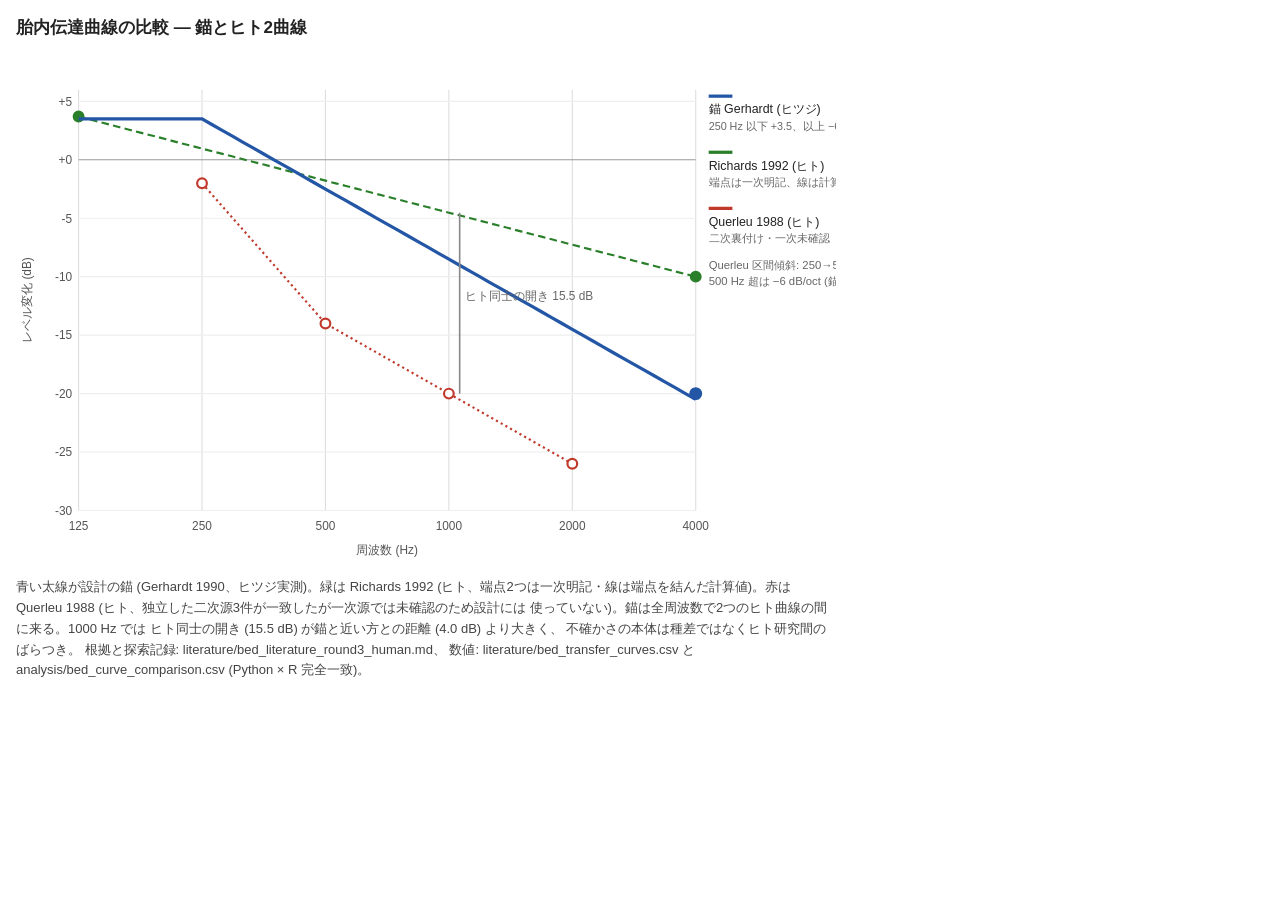
==== analysis/bed_curves.html @ aa03cdc2 "Add the transfer-curve comparison plot (single HTML, generated from bed_transfer_curves.csv): anchor" ====
<!DOCTYPE html>
<html lang="ja"><head><meta charset="utf-8">
<meta name="viewport" content="width=device-width, initial-scale=1">
<title>胎内伝達曲線の比較 (第3弾まで)</title>
<style>body{font-family:sans-serif;margin:16px;color:#222;max-width:820px}
svg{width:100%;height:auto}p{font-size:13px;line-height:1.6;color:#444}</style>
</head><body>
<h2 style="font-size:17px">胎内伝達曲線の比較 — 錨とヒト2曲線</h2>
<svg viewBox="0 0 760 470" xmlns="http://www.w3.org/2000/svg">
<line x1="58.0" y1="34" x2="58.0" y2="424" stroke="#ddd"/><text x="58.0" y="442" font-size="11" text-anchor="middle" fill="#555">125</text><line x1="172.4" y1="34" x2="172.4" y2="424" stroke="#ddd"/><text x="172.4" y="442" font-size="11" text-anchor="middle" fill="#555">250</text><line x1="286.8" y1="34" x2="286.8" y2="424" stroke="#ddd"/><text x="286.8" y="442" font-size="11" text-anchor="middle" fill="#555">500</text><line x1="401.2" y1="34" x2="401.2" y2="424" stroke="#ddd"/><text x="401.2" y="442" font-size="11" text-anchor="middle" fill="#555">1000</text><line x1="515.6" y1="34" x2="515.6" y2="424" stroke="#ddd"/><text x="515.6" y="442" font-size="11" text-anchor="middle" fill="#555">2000</text><line x1="630.0" y1="34" x2="630.0" y2="424" stroke="#ddd"/><text x="630.0" y="442" font-size="11" text-anchor="middle" fill="#555">4000</text><line x1="58" y1="44.8" x2="630" y2="44.8" stroke="#eee"/><text x="52" y="48.8" font-size="11" text-anchor="end" fill="#555">+5</text><line x1="58" y1="99.0" x2="630" y2="99.0" stroke="#999"/><text x="52" y="103.0" font-size="11" text-anchor="end" fill="#555">+0</text><line x1="58" y1="153.2" x2="630" y2="153.2" stroke="#eee"/><text x="52" y="157.2" font-size="11" text-anchor="end" fill="#555">-5</text><line x1="58" y1="207.3" x2="630" y2="207.3" stroke="#eee"/><text x="52" y="211.3" font-size="11" text-anchor="end" fill="#555">-10</text><line x1="58" y1="261.5" x2="630" y2="261.5" stroke="#eee"/><text x="52" y="265.5" font-size="11" text-anchor="end" fill="#555">-15</text><line x1="58" y1="315.7" x2="630" y2="315.7" stroke="#eee"/><text x="52" y="319.7" font-size="11" text-anchor="end" fill="#555">-20</text><line x1="58" y1="369.8" x2="630" y2="369.8" stroke="#eee"/><text x="52" y="373.8" font-size="11" text-anchor="end" fill="#555">-25</text><line x1="58" y1="424.0" x2="630" y2="424.0" stroke="#eee"/><text x="52" y="428.0" font-size="11" text-anchor="end" fill="#555">-30</text><text x="344.0" y="464" font-size="11" text-anchor="middle" fill="#555">周波数 (Hz)</text><text x="14" y="229.0" font-size="11" text-anchor="middle" fill="#555" transform="rotate(-90 14 229.0)">レベル変化 (dB)</text><polyline points="58.0,58.9 67.5,61.4 77.1,63.9 86.6,66.3 96.1,68.8 105.7,71.3 115.2,73.8 124.7,76.2 134.3,78.7 143.8,81.2 153.3,83.7 162.9,86.1 172.4,88.6 181.9,91.1 191.5,93.5 201.0,96.0 210.5,98.5 220.1,101.0 229.6,103.4 239.1,105.9 248.7,108.4 258.2,110.9 267.7,113.3 277.3,115.8 286.8,118.3 296.3,120.8 305.9,123.2 315.4,125.7 324.9,128.2 334.5,130.7 344.0,133.1 353.5,135.6 363.1,138.1 372.6,140.5 382.1,143.0 391.7,145.5 401.2,148.0 410.7,150.4 420.3,152.9 429.8,155.4 439.3,157.9 448.9,160.3 458.4,162.8 467.9,165.3 477.5,167.8 487.0,170.2 496.5,172.7 506.1,175.2 515.6,177.7 525.1,180.1 534.7,182.6 544.2,185.1 553.7,187.5 563.3,190.0 572.8,192.5 582.3,195.0 591.9,197.4 601.4,199.9 610.9,202.4 620.5,204.9 630.0,207.3" fill="none" stroke="#2a7f2a" stroke-width="2" stroke-dasharray="7 4"/><circle cx="58.0" cy="58.9" r="4.5" fill="#2a7f2a" stroke="#2a7f2a" stroke-width="2"/><circle cx="630.0" cy="207.3" r="4.5" fill="#2a7f2a" stroke="#2a7f2a" stroke-width="2"/><polyline points="172.4,120.7 286.8,250.7 401.2,315.7 515.6,380.7" fill="none" stroke="#c0392b" stroke-width="2" stroke-dasharray="2 3"/><circle cx="172.4" cy="120.7" r="4.5" fill="white" stroke="#c0392b" stroke-width="2"/><circle cx="286.8" cy="250.7" r="4.5" fill="white" stroke="#c0392b" stroke-width="2"/><circle cx="401.2" cy="315.7" r="4.5" fill="white" stroke="#c0392b" stroke-width="2"/><circle cx="515.6" cy="380.7" r="4.5" fill="white" stroke="#c0392b" stroke-width="2"/><polyline points="58.0,61.1 67.5,61.1 77.1,61.1 86.6,61.1 96.1,61.1 105.7,61.1 115.2,61.1 124.7,61.1 134.3,61.1 143.8,61.1 153.3,61.1 162.9,61.1 172.4,61.1 181.9,66.5 191.5,71.9 201.0,77.3 210.5,82.8 220.1,88.2 229.6,93.6 239.1,99.0 248.7,104.4 258.2,109.8 267.7,115.2 277.3,120.7 286.8,126.1 296.3,131.5 305.9,136.9 315.4,142.3 324.9,147.8 334.5,153.2 344.0,158.6 353.5,164.0 363.1,169.4 372.6,174.8 382.1,180.2 391.7,185.7 401.2,191.1 410.7,196.5 420.3,201.9 429.8,207.3 439.3,212.8 448.9,218.2 458.4,223.6 467.9,229.0 477.5,234.4 487.0,239.8 496.5,245.2 506.1,250.7 515.6,256.1 525.1,261.5 534.7,266.9 544.2,272.3 553.7,277.8 563.3,283.2 572.8,288.6 582.3,294.0 591.9,299.4 601.4,304.8 610.9,310.2 620.5,315.7 630.0,321.1" fill="none" stroke="#2456a6" stroke-width="3"/><circle cx="630.0" cy="315.7" r="5" fill="#2456a6" stroke="#2456a6" stroke-width="2"/><line x1="411.2" y1="148.0" x2="411.2" y2="315.7" stroke="#888" stroke-width="1.5"/><text x="416.2" y="229.0" font-size="11" fill="#666">ヒト同士の開き 15.5 dB</text><line x1="642" y1="40" x2="664" y2="40" stroke="#2456a6" stroke-width="3"/><text x="642" y="56" font-size="11.5" fill="#222">錨 Gerhardt (ヒツジ)</text><text x="642" y="71" font-size="10" fill="#666">250 Hz 以下 +3.5、以上 −6 dB/oct</text><line x1="642" y1="92" x2="664" y2="92" stroke="#2a7f2a" stroke-width="3"/><text x="642" y="108" font-size="11.5" fill="#222">Richards 1992 (ヒト)</text><text x="642" y="123" font-size="10" fill="#666">端点は一次明記、線は計算</text><line x1="642" y1="144" x2="664" y2="144" stroke="#c0392b" stroke-width="3"/><text x="642" y="160" font-size="11.5" fill="#222">Querleu 1988 (ヒト)</text><text x="642" y="175" font-size="10" fill="#666">二次裏付け・一次未確認</text><text x="642" y="200" font-size="10.5" fill="#666">Querleu 区間傾斜: 250→500 は −12、</text><text x="642" y="215" font-size="10.5" fill="#666">500 Hz 超は −6 dB/oct (錨と同じ)</text>
</svg>
<p>青い太線が設計の錨 (Gerhardt 1990、ヒツジ実測)。緑は Richards 1992
(ヒト、端点2つは一次明記・線は端点を結んだ計算値)。赤は Querleu 1988
(ヒト、独立した二次源3件が一致したが一次源では未確認のため設計には
使っていない)。錨は全周波数で2つのヒト曲線の間に来る。1000 Hz では
ヒト同士の開き (15.5 dB) が錨と近い方との距離 (4.0 dB) より大きく、
不確かさの本体は種差ではなくヒト研究間のばらつき。
根拠と探索記録: literature/bed_literature_round3_human.md、
数値: literature/bed_transfer_curves.csv と
analysis/bed_curve_comparison.csv (Python × R 完全一致)。</p>
</body></html>
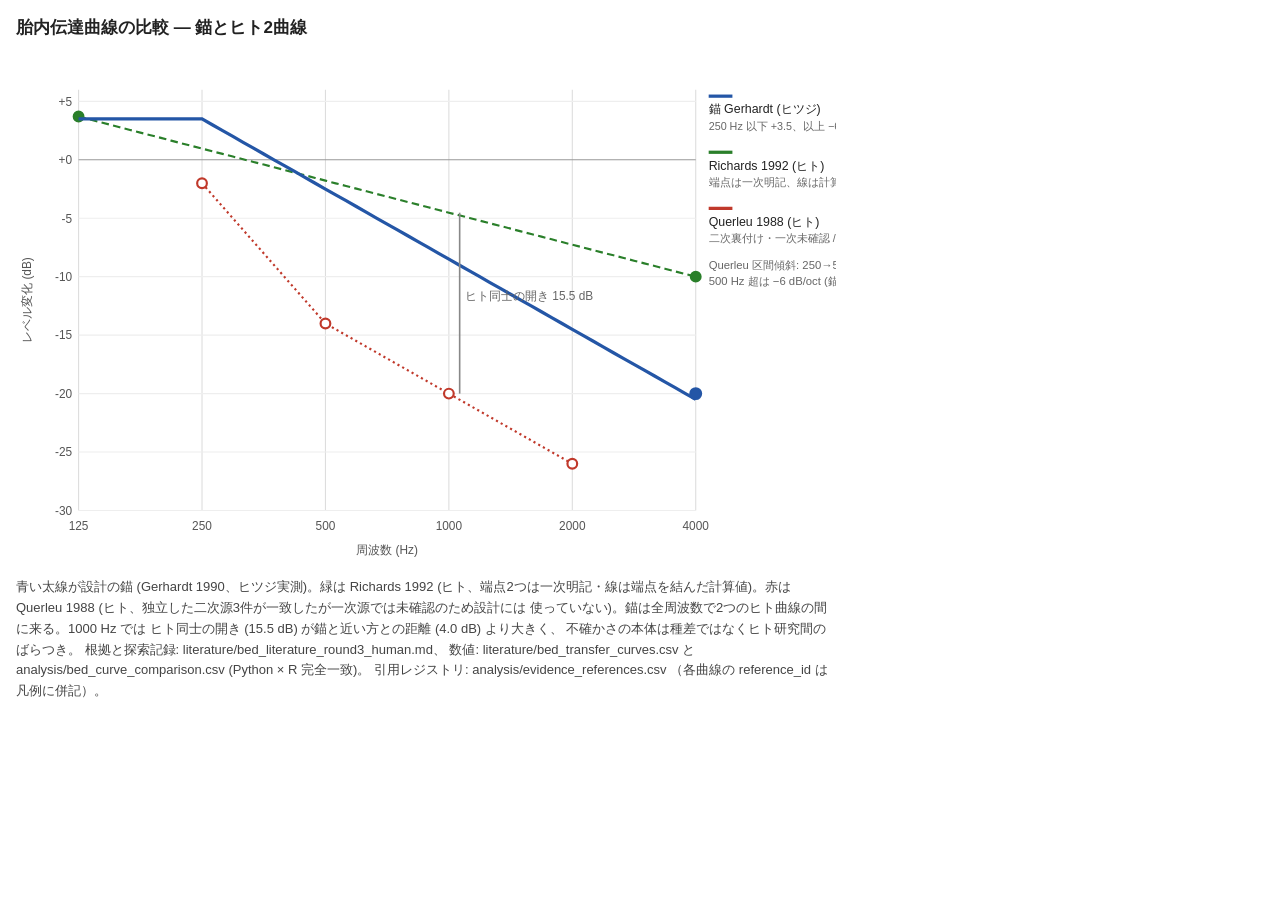
==== commit 003f89bc: "Act on the external audit (Issues #1-#13): preset persistence rollback, play/startMusic idempotency " ====
--- a/analysis/bed_curves.html
+++ b/analysis/bed_curves.html
@@ -7,7 +7,7 @@
 </head><body>
 <h2 style="font-size:17px">胎内伝達曲線の比較 — 錨とヒト2曲線</h2>
 <svg viewBox="0 0 760 470" xmlns="http://www.w3.org/2000/svg">
-<line x1="58.0" y1="34" x2="58.0" y2="424" stroke="#ddd"/><text x="58.0" y="442" font-size="11" text-anchor="middle" fill="#555">125</text><line x1="172.4" y1="34" x2="172.4" y2="424" stroke="#ddd"/><text x="172.4" y="442" font-size="11" text-anchor="middle" fill="#555">250</text><line x1="286.8" y1="34" x2="286.8" y2="424" stroke="#ddd"/><text x="286.8" y="442" font-size="11" text-anchor="middle" fill="#555">500</text><line x1="401.2" y1="34" x2="401.2" y2="424" stroke="#ddd"/><text x="401.2" y="442" font-size="11" text-anchor="middle" fill="#555">1000</text><line x1="515.6" y1="34" x2="515.6" y2="424" stroke="#ddd"/><text x="515.6" y="442" font-size="11" text-anchor="middle" fill="#555">2000</text><line x1="630.0" y1="34" x2="630.0" y2="424" stroke="#ddd"/><text x="630.0" y="442" font-size="11" text-anchor="middle" fill="#555">4000</text><line x1="58" y1="44.8" x2="630" y2="44.8" stroke="#eee"/><text x="52" y="48.8" font-size="11" text-anchor="end" fill="#555">+5</text><line x1="58" y1="99.0" x2="630" y2="99.0" stroke="#999"/><text x="52" y="103.0" font-size="11" text-anchor="end" fill="#555">+0</text><line x1="58" y1="153.2" x2="630" y2="153.2" stroke="#eee"/><text x="52" y="157.2" font-size="11" text-anchor="end" fill="#555">-5</text><line x1="58" y1="207.3" x2="630" y2="207.3" stroke="#eee"/><text x="52" y="211.3" font-size="11" text-anchor="end" fill="#555">-10</text><line x1="58" y1="261.5" x2="630" y2="261.5" stroke="#eee"/><text x="52" y="265.5" font-size="11" text-anchor="end" fill="#555">-15</text><line x1="58" y1="315.7" x2="630" y2="315.7" stroke="#eee"/><text x="52" y="319.7" font-size="11" text-anchor="end" fill="#555">-20</text><line x1="58" y1="369.8" x2="630" y2="369.8" stroke="#eee"/><text x="52" y="373.8" font-size="11" text-anchor="end" fill="#555">-25</text><line x1="58" y1="424.0" x2="630" y2="424.0" stroke="#eee"/><text x="52" y="428.0" font-size="11" text-anchor="end" fill="#555">-30</text><text x="344.0" y="464" font-size="11" text-anchor="middle" fill="#555">周波数 (Hz)</text><text x="14" y="229.0" font-size="11" text-anchor="middle" fill="#555" transform="rotate(-90 14 229.0)">レベル変化 (dB)</text><polyline points="58.0,58.9 67.5,61.4 77.1,63.9 86.6,66.3 96.1,68.8 105.7,71.3 115.2,73.8 124.7,76.2 134.3,78.7 143.8,81.2 153.3,83.7 162.9,86.1 172.4,88.6 181.9,91.1 191.5,93.5 201.0,96.0 210.5,98.5 220.1,101.0 229.6,103.4 239.1,105.9 248.7,108.4 258.2,110.9 267.7,113.3 277.3,115.8 286.8,118.3 296.3,120.8 305.9,123.2 315.4,125.7 324.9,128.2 334.5,130.7 344.0,133.1 353.5,135.6 363.1,138.1 372.6,140.5 382.1,143.0 391.7,145.5 401.2,148.0 410.7,150.4 420.3,152.9 429.8,155.4 439.3,157.9 448.9,160.3 458.4,162.8 467.9,165.3 477.5,167.8 487.0,170.2 496.5,172.7 506.1,175.2 515.6,177.7 525.1,180.1 534.7,182.6 544.2,185.1 553.7,187.5 563.3,190.0 572.8,192.5 582.3,195.0 591.9,197.4 601.4,199.9 610.9,202.4 620.5,204.9 630.0,207.3" fill="none" stroke="#2a7f2a" stroke-width="2" stroke-dasharray="7 4"/><circle cx="58.0" cy="58.9" r="4.5" fill="#2a7f2a" stroke="#2a7f2a" stroke-width="2"/><circle cx="630.0" cy="207.3" r="4.5" fill="#2a7f2a" stroke="#2a7f2a" stroke-width="2"/><polyline points="172.4,120.7 286.8,250.7 401.2,315.7 515.6,380.7" fill="none" stroke="#c0392b" stroke-width="2" stroke-dasharray="2 3"/><circle cx="172.4" cy="120.7" r="4.5" fill="white" stroke="#c0392b" stroke-width="2"/><circle cx="286.8" cy="250.7" r="4.5" fill="white" stroke="#c0392b" stroke-width="2"/><circle cx="401.2" cy="315.7" r="4.5" fill="white" stroke="#c0392b" stroke-width="2"/><circle cx="515.6" cy="380.7" r="4.5" fill="white" stroke="#c0392b" stroke-width="2"/><polyline points="58.0,61.1 67.5,61.1 77.1,61.1 86.6,61.1 96.1,61.1 105.7,61.1 115.2,61.1 124.7,61.1 134.3,61.1 143.8,61.1 153.3,61.1 162.9,61.1 172.4,61.1 181.9,66.5 191.5,71.9 201.0,77.3 210.5,82.8 220.1,88.2 229.6,93.6 239.1,99.0 248.7,104.4 258.2,109.8 267.7,115.2 277.3,120.7 286.8,126.1 296.3,131.5 305.9,136.9 315.4,142.3 324.9,147.8 334.5,153.2 344.0,158.6 353.5,164.0 363.1,169.4 372.6,174.8 382.1,180.2 391.7,185.7 401.2,191.1 410.7,196.5 420.3,201.9 429.8,207.3 439.3,212.8 448.9,218.2 458.4,223.6 467.9,229.0 477.5,234.4 487.0,239.8 496.5,245.2 506.1,250.7 515.6,256.1 525.1,261.5 534.7,266.9 544.2,272.3 553.7,277.8 563.3,283.2 572.8,288.6 582.3,294.0 591.9,299.4 601.4,304.8 610.9,310.2 620.5,315.7 630.0,321.1" fill="none" stroke="#2456a6" stroke-width="3"/><circle cx="630.0" cy="315.7" r="5" fill="#2456a6" stroke="#2456a6" stroke-width="2"/><line x1="411.2" y1="148.0" x2="411.2" y2="315.7" stroke="#888" stroke-width="1.5"/><text x="416.2" y="229.0" font-size="11" fill="#666">ヒト同士の開き 15.5 dB</text><line x1="642" y1="40" x2="664" y2="40" stroke="#2456a6" stroke-width="3"/><text x="642" y="56" font-size="11.5" fill="#222">錨 Gerhardt (ヒツジ)</text><text x="642" y="71" font-size="10" fill="#666">250 Hz 以下 +3.5、以上 −6 dB/oct</text><line x1="642" y1="92" x2="664" y2="92" stroke="#2a7f2a" stroke-width="3"/><text x="642" y="108" font-size="11.5" fill="#222">Richards 1992 (ヒト)</text><text x="642" y="123" font-size="10" fill="#666">端点は一次明記、線は計算</text><line x1="642" y1="144" x2="664" y2="144" stroke="#c0392b" stroke-width="3"/><text x="642" y="160" font-size="11.5" fill="#222">Querleu 1988 (ヒト)</text><text x="642" y="175" font-size="10" fill="#666">二次裏付け・一次未確認</text><text x="642" y="200" font-size="10.5" fill="#666">Querleu 区間傾斜: 250→500 は −12、</text><text x="642" y="215" font-size="10.5" fill="#666">500 Hz 超は −6 dB/oct (錨と同じ)</text>
+<line x1="58.0" y1="34" x2="58.0" y2="424" stroke="#ddd"/><text x="58.0" y="442" font-size="11" text-anchor="middle" fill="#555">125</text><line x1="172.4" y1="34" x2="172.4" y2="424" stroke="#ddd"/><text x="172.4" y="442" font-size="11" text-anchor="middle" fill="#555">250</text><line x1="286.8" y1="34" x2="286.8" y2="424" stroke="#ddd"/><text x="286.8" y="442" font-size="11" text-anchor="middle" fill="#555">500</text><line x1="401.2" y1="34" x2="401.2" y2="424" stroke="#ddd"/><text x="401.2" y="442" font-size="11" text-anchor="middle" fill="#555">1000</text><line x1="515.6" y1="34" x2="515.6" y2="424" stroke="#ddd"/><text x="515.6" y="442" font-size="11" text-anchor="middle" fill="#555">2000</text><line x1="630.0" y1="34" x2="630.0" y2="424" stroke="#ddd"/><text x="630.0" y="442" font-size="11" text-anchor="middle" fill="#555">4000</text><line x1="58" y1="44.8" x2="630" y2="44.8" stroke="#eee"/><text x="52" y="48.8" font-size="11" text-anchor="end" fill="#555">+5</text><line x1="58" y1="99.0" x2="630" y2="99.0" stroke="#999"/><text x="52" y="103.0" font-size="11" text-anchor="end" fill="#555">+0</text><line x1="58" y1="153.2" x2="630" y2="153.2" stroke="#eee"/><text x="52" y="157.2" font-size="11" text-anchor="end" fill="#555">-5</text><line x1="58" y1="207.3" x2="630" y2="207.3" stroke="#eee"/><text x="52" y="211.3" font-size="11" text-anchor="end" fill="#555">-10</text><line x1="58" y1="261.5" x2="630" y2="261.5" stroke="#eee"/><text x="52" y="265.5" font-size="11" text-anchor="end" fill="#555">-15</text><line x1="58" y1="315.7" x2="630" y2="315.7" stroke="#eee"/><text x="52" y="319.7" font-size="11" text-anchor="end" fill="#555">-20</text><line x1="58" y1="369.8" x2="630" y2="369.8" stroke="#eee"/><text x="52" y="373.8" font-size="11" text-anchor="end" fill="#555">-25</text><line x1="58" y1="424.0" x2="630" y2="424.0" stroke="#eee"/><text x="52" y="428.0" font-size="11" text-anchor="end" fill="#555">-30</text><text x="344.0" y="464" font-size="11" text-anchor="middle" fill="#555">周波数 (Hz)</text><text x="14" y="229.0" font-size="11" text-anchor="middle" fill="#555" transform="rotate(-90 14 229.0)">レベル変化 (dB)</text><polyline points="58.0,58.9 67.5,61.4 77.1,63.9 86.6,66.3 96.1,68.8 105.7,71.3 115.2,73.8 124.7,76.2 134.3,78.7 143.8,81.2 153.3,83.7 162.9,86.1 172.4,88.6 181.9,91.1 191.5,93.5 201.0,96.0 210.5,98.5 220.1,101.0 229.6,103.4 239.1,105.9 248.7,108.4 258.2,110.9 267.7,113.3 277.3,115.8 286.8,118.3 296.3,120.8 305.9,123.2 315.4,125.7 324.9,128.2 334.5,130.7 344.0,133.1 353.5,135.6 363.1,138.1 372.6,140.5 382.1,143.0 391.7,145.5 401.2,148.0 410.7,150.4 420.3,152.9 429.8,155.4 439.3,157.9 448.9,160.3 458.4,162.8 467.9,165.3 477.5,167.8 487.0,170.2 496.5,172.7 506.1,175.2 515.6,177.7 525.1,180.1 534.7,182.6 544.2,185.1 553.7,187.5 563.3,190.0 572.8,192.5 582.3,195.0 591.9,197.4 601.4,199.9 610.9,202.4 620.5,204.9 630.0,207.3" fill="none" stroke="#2a7f2a" stroke-width="2" stroke-dasharray="7 4"/><circle cx="58.0" cy="58.9" r="4.5" fill="#2a7f2a" stroke="#2a7f2a" stroke-width="2"/><circle cx="630.0" cy="207.3" r="4.5" fill="#2a7f2a" stroke="#2a7f2a" stroke-width="2"/><polyline points="172.4,120.7 286.8,250.7 401.2,315.7 515.6,380.7" fill="none" stroke="#c0392b" stroke-width="2" stroke-dasharray="2 3"/><circle cx="172.4" cy="120.7" r="4.5" fill="white" stroke="#c0392b" stroke-width="2"/><circle cx="286.8" cy="250.7" r="4.5" fill="white" stroke="#c0392b" stroke-width="2"/><circle cx="401.2" cy="315.7" r="4.5" fill="white" stroke="#c0392b" stroke-width="2"/><circle cx="515.6" cy="380.7" r="4.5" fill="white" stroke="#c0392b" stroke-width="2"/><polyline points="58.0,61.1 67.5,61.1 77.1,61.1 86.6,61.1 96.1,61.1 105.7,61.1 115.2,61.1 124.7,61.1 134.3,61.1 143.8,61.1 153.3,61.1 162.9,61.1 172.4,61.1 181.9,66.5 191.5,71.9 201.0,77.3 210.5,82.8 220.1,88.2 229.6,93.6 239.1,99.0 248.7,104.4 258.2,109.8 267.7,115.2 277.3,120.7 286.8,126.1 296.3,131.5 305.9,136.9 315.4,142.3 324.9,147.8 334.5,153.2 344.0,158.6 353.5,164.0 363.1,169.4 372.6,174.8 382.1,180.2 391.7,185.7 401.2,191.1 410.7,196.5 420.3,201.9 429.8,207.3 439.3,212.8 448.9,218.2 458.4,223.6 467.9,229.0 477.5,234.4 487.0,239.8 496.5,245.2 506.1,250.7 515.6,256.1 525.1,261.5 534.7,266.9 544.2,272.3 553.7,277.8 563.3,283.2 572.8,288.6 582.3,294.0 591.9,299.4 601.4,304.8 610.9,310.2 620.5,315.7 630.0,321.1" fill="none" stroke="#2456a6" stroke-width="3"/><circle cx="630.0" cy="315.7" r="5" fill="#2456a6" stroke="#2456a6" stroke-width="2"/><line x1="411.2" y1="148.0" x2="411.2" y2="315.7" stroke="#888" stroke-width="1.5"/><text x="416.2" y="229.0" font-size="11" fill="#666">ヒト同士の開き 15.5 dB</text><line x1="642" y1="40" x2="664" y2="40" stroke="#2456a6" stroke-width="3"/><text x="642" y="56" font-size="11.5" fill="#222">錨 Gerhardt (ヒツジ)</text><text x="642" y="71" font-size="10" fill="#666">250 Hz 以下 +3.5、以上 −6 dB/oct / reference_id: gerhardt_1990</text><line x1="642" y1="92" x2="664" y2="92" stroke="#2a7f2a" stroke-width="3"/><text x="642" y="108" font-size="11.5" fill="#222">Richards 1992 (ヒト)</text><text x="642" y="123" font-size="10" fill="#666">端点は一次明記、線は計算 / reference_id: richards_1992</text><line x1="642" y1="144" x2="664" y2="144" stroke="#c0392b" stroke-width="3"/><text x="642" y="160" font-size="11.5" fill="#222">Querleu 1988 (ヒト)</text><text x="642" y="175" font-size="10" fill="#666">二次裏付け・一次未確認 / reference_id: querleu_1988</text><text x="642" y="200" font-size="10.5" fill="#666">Querleu 区間傾斜: 250→500 は −12、</text><text x="642" y="215" font-size="10.5" fill="#666">500 Hz 超は −6 dB/oct (錨と同じ)</text>
 </svg>
 <p>青い太線が設計の錨 (Gerhardt 1990、ヒツジ実測)。緑は Richards 1992
 (ヒト、端点2つは一次明記・線は端点を結んだ計算値)。赤は Querleu 1988
@@ -17,5 +17,7 @@
 不確かさの本体は種差ではなくヒト研究間のばらつき。
 根拠と探索記録: literature/bed_literature_round3_human.md、
 数値: literature/bed_transfer_curves.csv と
-analysis/bed_curve_comparison.csv (Python × R 完全一致)。</p>
+analysis/bed_curve_comparison.csv (Python × R 完全一致)。
+引用レジストリ: analysis/evidence_references.csv
+（各曲線の reference_id は凡例に併記）。</p>
 </body></html>
